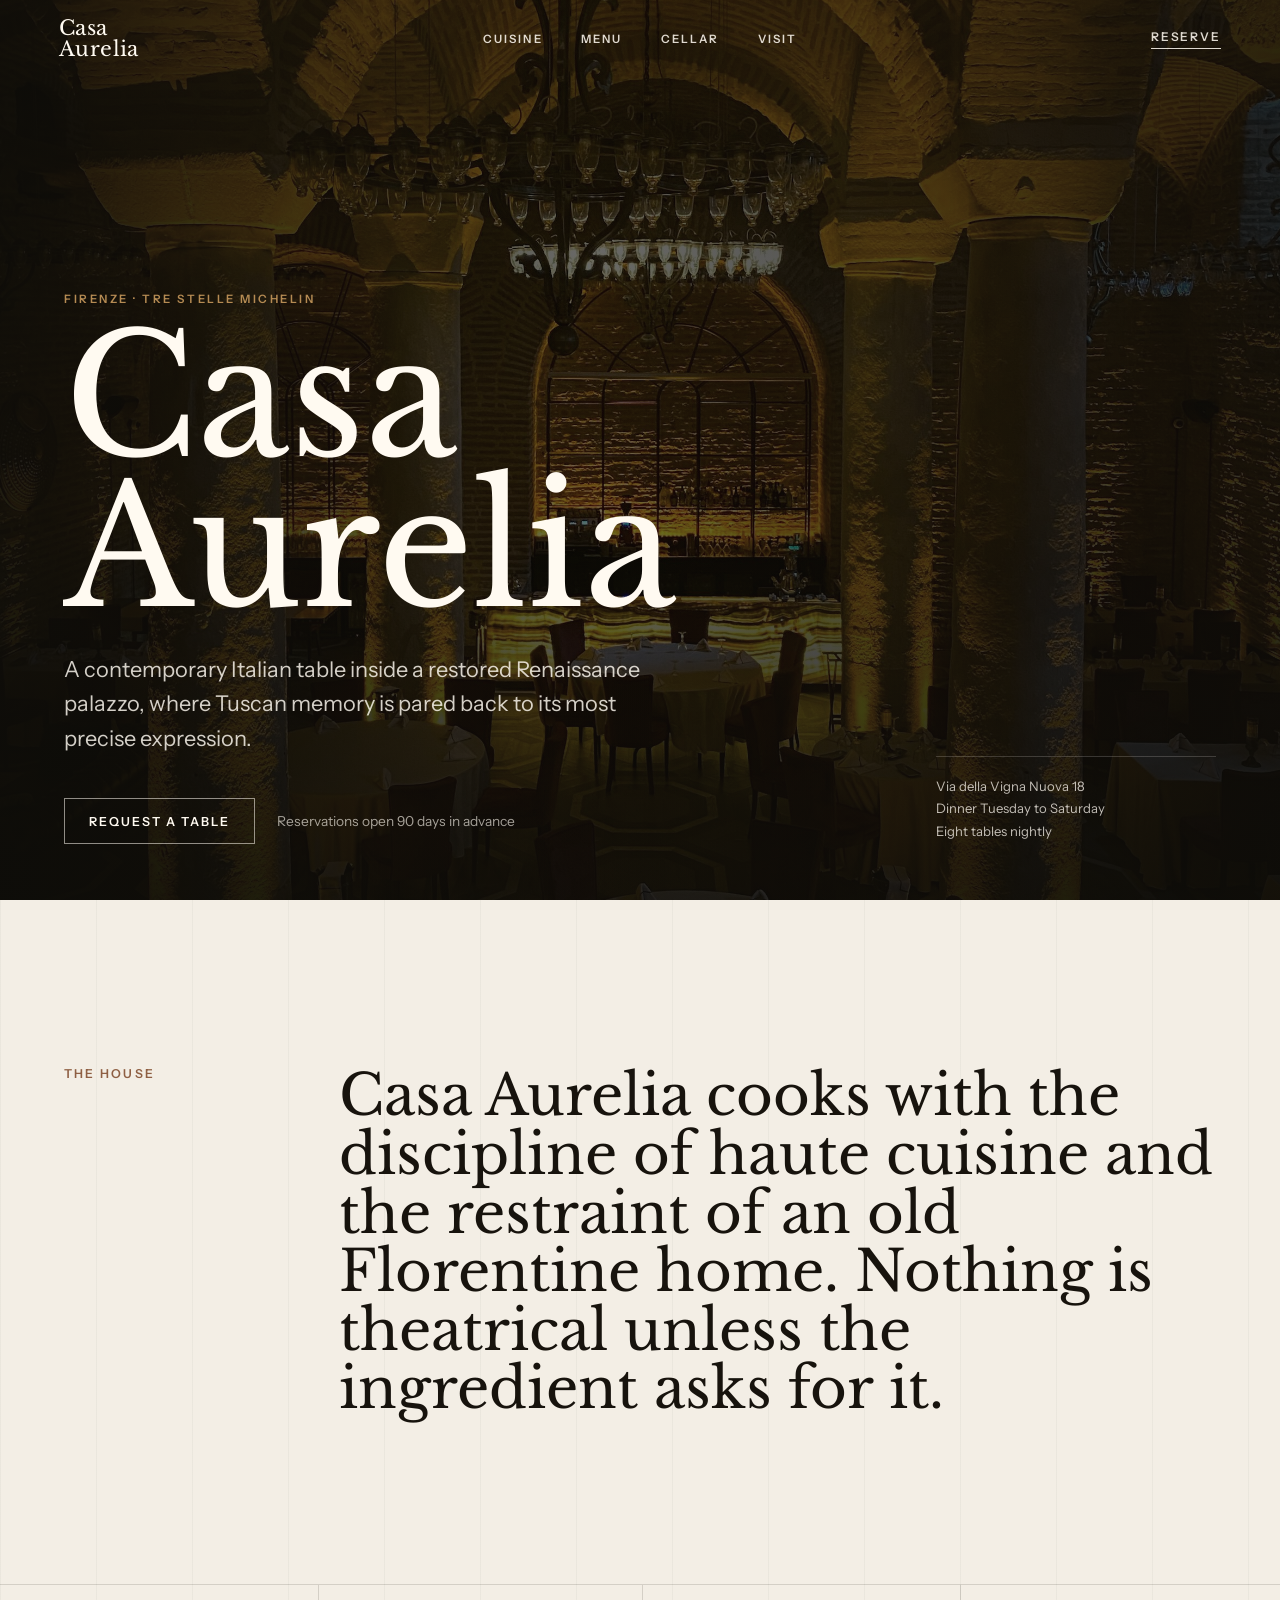
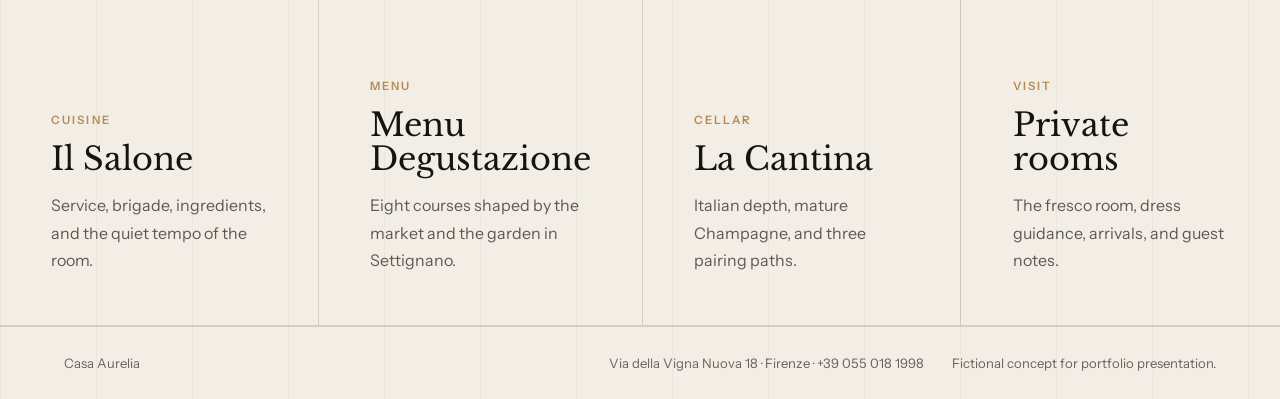
==== index.html @ 8bcac0d2 "Build Casa Aurelia restaurant website" ====
<!doctype html>
<html lang="en">
  <head>
    <meta charset="UTF-8" />
    <meta name="viewport" content="width=device-width, initial-scale=1.0" />
    <meta
      name="description"
      content="Casa Aurelia is a fictional three Michelin star Italian restaurant in Florence, built as a luxury hospitality website concept."
    />
    <title>Casa Aurelia | Tre Stelle Michelin, Firenze</title>
    <link rel="preconnect" href="https://fonts.googleapis.com" />
    <link rel="preconnect" href="https://fonts.gstatic.com" crossorigin />
    <link
      href="https://fonts.googleapis.com/css2?family=Instrument+Sans:wght@400;500;600&family=Libre+Baskerville:wght@400;700&display=swap"
      rel="stylesheet"
    />
    <link rel="stylesheet" href="./styles.css" />
  </head>
  <body>
    <header class="site-header" data-header>
      <a class="brand" href="./index.html" aria-label="Casa Aurelia home">
        <span>Casa</span>
        <span>Aurelia</span>
      </a>
      <nav aria-label="Primary navigation">
        <a href="./cuisine.html">Cuisine</a>
        <a href="./menu.html">Menu</a>
        <a href="./cellar.html">Cellar</a>
        <a href="./visit.html">Visit</a>
      </nav>
      <a class="header-reserve" href="./reservations.html">Reserve</a>
    </header>

    <main>
      <section class="hero" aria-label="Casa Aurelia introduction">
        <div class="hero-media" aria-hidden="true">
          <img src="./assets/restaurant/dining-room.jpg" alt="" />
        </div>
        <div class="hero-copy">
          <p class="kicker">Firenze · Tre Stelle Michelin</p>
          <h1>Casa Aurelia</h1>
          <p>
            A contemporary Italian table inside a restored Renaissance palazzo,
            where Tuscan memory is pared back to its most precise expression.
          </p>
          <div class="hero-actions">
            <a href="./reservations.html">Request a table</a>
            <span>Reservations open 90 days in advance</span>
          </div>
        </div>
        <aside class="hero-note" aria-label="Restaurant details">
          <p>Via della Vigna Nuova 18</p>
          <p>Dinner Tuesday to Saturday</p>
          <p>Eight tables nightly</p>
        </aside>
      </section>

      <section class="intro">
        <div class="intro-label">The House</div>
        <p>
          Casa Aurelia cooks with the discipline of haute cuisine and the
          restraint of an old Florentine home. Nothing is theatrical unless the
          ingredient asks for it.
        </p>
      </section>

      <section class="home-index" aria-label="Explore Casa Aurelia">
        <a class="home-link reveal" href="./cuisine.html">
          <span>Cuisine</span>
          <strong>Il Salone</strong>
          <p>Service, brigade, ingredients, and the quiet tempo of the room.</p>
        </a>
        <a class="home-link reveal" href="./menu.html">
          <span>Menu</span>
          <strong>Menu Degustazione</strong>
          <p>Eight courses shaped by the market and the garden in Settignano.</p>
        </a>
        <a class="home-link reveal" href="./cellar.html">
          <span>Cellar</span>
          <strong>La Cantina</strong>
          <p>Italian depth, mature Champagne, and three pairing paths.</p>
        </a>
        <a class="home-link reveal" href="./visit.html">
          <span>Visit</span>
          <strong>Private rooms</strong>
          <p>The fresco room, dress guidance, arrivals, and guest notes.</p>
        </a>
      </section>
    </main>

    <footer>
      <p>Casa Aurelia</p>
      <p>Via della Vigna Nuova 18 · Firenze · +39 055 018 1998</p>
      <p>Fictional concept for portfolio presentation.</p>
    </footer>

    <script src="./script.js"></script>
  </body>
</html>
---- styles.css ----
:root {
  --paper: #f3eee5;
  --porcelain: #fffaf1;
  --ink: #17130d;
  --olive: #252a1f;
  --olive-soft: #343b2b;
  --clay: #8e5f43;
  --brass: #b58b53;
  --muted: rgba(23, 19, 13, 0.64);
  --line: rgba(23, 19, 13, 0.14);
  --light-line: rgba(255, 250, 241, 0.18);
  font-family: "Instrument Sans", system-ui, -apple-system, BlinkMacSystemFont, "Segoe UI", sans-serif;
}

* {
  box-sizing: border-box;
}

html {
  scroll-behavior: smooth;
  background: var(--paper);
}

body {
  margin: 0;
  color: var(--ink);
  background:
    linear-gradient(90deg, rgba(23, 19, 13, 0.035) 1px, transparent 1px) 0 0 / 96px 96px,
    var(--paper);
  overflow-x: hidden;
}

body::selection {
  color: var(--porcelain);
  background: var(--olive);
}

img {
  display: block;
  max-width: 100%;
}

a {
  color: inherit;
  text-decoration: none;
}

section {
  scroll-margin-top: 94px;
}

.site-header {
  position: fixed;
  inset: 0 0 auto;
  z-index: 20;
  display: grid;
  grid-template-columns: 1fr auto 1fr;
  align-items: center;
  gap: 28px;
  min-height: 78px;
  padding: 18px clamp(20px, 4.6vw, 70px);
  color: var(--porcelain);
  transition: background 260ms ease, color 260ms ease, border-color 260ms ease;
}

.site-header.is-scrolled {
  color: var(--ink);
  background: rgba(243, 238, 229, 0.88);
  border-bottom: 1px solid var(--line);
  backdrop-filter: blur(22px);
}

.brand {
  justify-self: start;
  display: grid;
  gap: 0;
  font-family: "Libre Baskerville", Georgia, serif;
  font-size: clamp(1.05rem, 1.6vw, 1.45rem);
  line-height: 1.02;
  letter-spacing: 0.02em;
}

nav {
  display: flex;
  align-items: center;
  justify-content: center;
  gap: clamp(18px, 3vw, 42px);
  font-size: 0.72rem;
  font-weight: 600;
  letter-spacing: 0.18em;
  text-transform: uppercase;
}

nav a,
.header-reserve {
  opacity: 0.86;
  transition: opacity 180ms ease;
}

nav a:hover,
.header-reserve:hover,
[aria-current="page"] {
  opacity: 1;
}

.header-reserve {
  justify-self: end;
  padding-bottom: 4px;
  border-bottom: 1px solid currentColor;
  font-size: 0.75rem;
  font-weight: 600;
  letter-spacing: 0.16em;
  text-transform: uppercase;
}

.site-header-light {
  color: var(--ink);
  background: rgba(243, 238, 229, 0.92);
  border-bottom: 1px solid var(--line);
}

.hero {
  position: relative;
  min-height: 100svh;
  display: grid;
  align-items: end;
  padding: 128px clamp(20px, 5vw, 76px) 56px;
  color: var(--porcelain);
  isolation: isolate;
}

.page-hero {
  position: relative;
  min-height: 78svh;
  display: grid;
  align-items: end;
  padding: 140px clamp(20px, 5vw, 76px) 72px;
  color: var(--porcelain);
  isolation: isolate;
}

.page-hero h1 {
  max-width: 11ch;
  font-size: clamp(4rem, 8vw, 8.8rem);
}

.page-hero .hero-copy > p:not(.kicker) {
  max-width: 650px;
}

.hero-media {
  position: absolute;
  inset: 0;
  z-index: -2;
  overflow: hidden;
  background: var(--olive);
}

.hero-media img {
  width: 100%;
  height: 100%;
  object-fit: cover;
  object-position: 50% 52%;
  transform: scale(1.02);
  filter: saturate(0.78) contrast(1.04) brightness(0.82);
}

.hero-media::after {
  content: "";
  position: absolute;
  inset: 0;
  background:
    linear-gradient(90deg, rgba(14, 13, 9, 0.9), rgba(14, 13, 9, 0.42) 46%, rgba(14, 13, 9, 0.78)),
    linear-gradient(0deg, rgba(14, 13, 9, 0.72), rgba(14, 13, 9, 0.1) 44%, rgba(14, 13, 9, 0.28));
}

.hero-copy {
  width: min(920px, 100%);
  position: relative;
  z-index: 1;
}

.kicker {
  margin: 0 0 18px;
  color: var(--brass);
  font-size: 0.72rem;
  font-weight: 600;
  letter-spacing: 0.22em;
  text-transform: uppercase;
}

h1,
h2,
h3 {
  font-family: "Libre Baskerville", Georgia, serif;
  font-weight: 400;
  letter-spacing: 0;
}

h1 {
  margin: 0;
  font-size: clamp(4.8rem, 13vw, 12.5rem);
  line-height: 0.9;
  max-width: 9ch;
}

.hero-copy > p:not(.kicker) {
  max-width: 590px;
  margin: 28px 0 0;
  color: rgba(255, 250, 241, 0.82);
  font-size: clamp(1.05rem, 1.7vw, 1.42rem);
  line-height: 1.6;
}

.hero-actions {
  display: flex;
  align-items: center;
  gap: 22px;
  flex-wrap: wrap;
  margin-top: 42px;
}

.hero-actions a {
  display: inline-flex;
  align-items: center;
  min-height: 46px;
  padding: 0 24px;
  border: 1px solid rgba(255, 250, 241, 0.54);
  font-size: 0.78rem;
  font-weight: 600;
  letter-spacing: 0.16em;
  text-transform: uppercase;
}

.hero-actions span {
  color: rgba(255, 250, 241, 0.62);
  font-size: 0.86rem;
}

.hero-note {
  position: absolute;
  right: clamp(20px, 5vw, 76px);
  bottom: 58px;
  width: min(280px, 28vw);
  padding-top: 18px;
  border-top: 1px solid var(--light-line);
  color: rgba(255, 250, 241, 0.74);
  font-size: 0.82rem;
  line-height: 1.7;
}

.hero-note p {
  margin: 0;
}

.intro {
  display: grid;
  grid-template-columns: minmax(140px, 0.24fr) 1fr;
  gap: clamp(24px, 5vw, 72px);
  padding: clamp(76px, 13vw, 172px) clamp(20px, 5vw, 76px);
}

.intro-label {
  color: var(--clay);
  font-size: 0.77rem;
  font-weight: 600;
  letter-spacing: 0.18em;
  text-transform: uppercase;
}

.intro p {
  margin: 0;
  max-width: 1000px;
  font-family: "Libre Baskerville", Georgia, serif;
  font-size: clamp(2.1rem, 4.4vw, 5.6rem);
  line-height: 1.04;
}

.home-index {
  display: grid;
  grid-template-columns: repeat(4, 1fr);
  border-top: 1px solid var(--line);
  border-bottom: 1px solid var(--line);
}

.home-link {
  min-height: 340px;
  display: flex;
  flex-direction: column;
  justify-content: flex-end;
  gap: 16px;
  padding: clamp(24px, 4vw, 52px);
  border-right: 1px solid var(--line);
  transition: background 220ms ease, color 220ms ease;
}

.home-link:last-child {
  border-right: 0;
}

.home-link:hover {
  color: var(--porcelain);
  background: var(--olive);
}

.home-link span,
.info-grid span {
  color: var(--brass);
  font-size: 0.72rem;
  font-weight: 600;
  letter-spacing: 0.18em;
  text-transform: uppercase;
}

.home-link strong {
  font-family: "Libre Baskerville", Georgia, serif;
  font-size: clamp(1.6rem, 2.5vw, 2.8rem);
  font-weight: 400;
  line-height: 1.05;
}

.home-link p {
  margin: 0;
  color: currentColor;
  opacity: 0.68;
  line-height: 1.7;
}

.editorial,
.cellar,
.visit {
  display: grid;
  grid-template-columns: minmax(0, 0.95fr) minmax(320px, 0.8fr);
  gap: clamp(34px, 7vw, 112px);
  align-items: center;
  padding: 0 clamp(20px, 5vw, 76px) clamp(86px, 12vw, 166px);
}

.page-section {
  padding-top: clamp(86px, 12vw, 166px);
}

.portrait-image img,
.dish-image img,
.cellar-media img,
.visit-image img {
  width: 100%;
  height: 100%;
  object-fit: cover;
  filter: saturate(0.86) contrast(1.02);
}

.portrait-image {
  height: min(78vw, 880px);
  max-height: 920px;
  min-height: 560px;
  overflow: hidden;
}

.editorial-copy,
.cellar-copy,
.visit-copy {
  max-width: 540px;
}

.editorial-copy h2,
.section-heading h2,
.cellar-copy h2,
.visit-copy h2,
.reserve h2 {
  margin: 0;
  font-size: clamp(2.4rem, 5vw, 5.7rem);
  line-height: 1.04;
}

.editorial-copy > p:not(.kicker),
.section-heading p,
.cellar-copy > p:not(.kicker),
.visit-copy > p:not(.kicker) {
  margin: 28px 0 0;
  color: var(--muted);
  font-size: clamp(1rem, 1.25vw, 1.14rem);
  line-height: 1.85;
}

dl {
  display: grid;
  grid-template-columns: repeat(3, 1fr);
  gap: 18px;
  margin: 42px 0 0;
  padding-top: 26px;
  border-top: 1px solid var(--line);
}

dt {
  color: var(--muted);
  font-size: 0.72rem;
  font-weight: 600;
  letter-spacing: 0.16em;
  text-transform: uppercase;
}

dd {
  margin: 10px 0 0;
  font-family: "Libre Baskerville", Georgia, serif;
  font-size: 1.25rem;
}

.menu-section {
  background: var(--olive);
  color: var(--porcelain);
  padding: clamp(76px, 11vw, 148px) clamp(20px, 5vw, 76px);
}

.menu-page {
  padding-top: clamp(76px, 10vw, 124px);
}

.section-heading {
  max-width: 920px;
  margin-bottom: clamp(46px, 7vw, 94px);
}

.section-heading p {
  color: rgba(255, 250, 241, 0.66);
  max-width: 640px;
}

.menu-grid {
  display: grid;
  grid-template-columns: minmax(320px, 0.8fr) minmax(0, 1fr);
  gap: clamp(34px, 7vw, 108px);
  align-items: end;
}

.menu-list {
  display: grid;
  gap: 30px;
}

.menu-list div {
  display: grid;
  grid-template-columns: 46px 1fr;
  column-gap: 22px;
  padding-bottom: 28px;
  border-bottom: 1px solid rgba(255, 250, 241, 0.16);
}

.menu-list span {
  color: var(--brass);
  font-size: 0.78rem;
  letter-spacing: 0.12em;
}

.menu-list h3 {
  margin: 0;
  font-size: clamp(1.35rem, 2vw, 2rem);
  line-height: 1.12;
}

.menu-list p {
  grid-column: 2;
  margin: 10px 0 0;
  color: rgba(255, 250, 241, 0.62);
  line-height: 1.65;
}

.dish-image {
  margin: 0;
}

.dish-image img {
  aspect-ratio: 1.15;
}

figcaption {
  max-width: 420px;
  margin-top: 18px;
  color: rgba(255, 250, 241, 0.56);
  font-size: 0.82rem;
  line-height: 1.6;
}

.cellar {
  padding-top: clamp(86px, 12vw, 166px);
}

.cellar {
  grid-template-columns: minmax(0, 1.06fr) minmax(320px, 0.74fr);
}

.cellar-media {
  height: min(62vw, 680px);
  min-height: 440px;
  overflow: hidden;
}

.cellar-stats {
  display: grid;
  grid-template-columns: repeat(3, 1fr);
  gap: 18px;
  margin-top: 38px;
}

.cellar-stats span {
  display: grid;
  gap: 8px;
  padding-top: 18px;
  border-top: 1px solid var(--line);
  color: var(--muted);
  font-size: 0.82rem;
}

.cellar-stats strong {
  color: var(--ink);
  font-family: "Libre Baskerville", Georgia, serif;
  font-size: clamp(1.7rem, 2.5vw, 2.6rem);
  font-weight: 400;
}

.visit {
  grid-template-columns: minmax(320px, 0.72fr) minmax(0, 1fr);
}

.visit-image {
  height: min(58vw, 620px);
  min-height: 420px;
  overflow: hidden;
}

.reserve {
  margin: 0 clamp(20px, 5vw, 76px) clamp(86px, 10vw, 132px);
  padding: clamp(48px, 7vw, 90px);
  color: var(--porcelain);
  background:
    linear-gradient(135deg, rgba(37, 42, 31, 0.96), rgba(26, 28, 21, 0.98)),
    var(--olive);
}

.reservation-page {
  padding-top: 118px;
}

.standalone-reserve {
  margin-top: clamp(34px, 5vw, 72px);
}

.standalone-reserve h1 {
  max-width: 940px;
  margin: 0;
  font-size: clamp(3.2rem, 7vw, 7.8rem);
  line-height: 1.02;
}

.standalone-reserve > p:not(.kicker) {
  max-width: 680px;
  margin: 26px 0 0;
  color: rgba(255, 250, 241, 0.7);
  line-height: 1.8;
}

.reserve h2 {
  max-width: 820px;
}

.text-columns,
.info-grid {
  display: grid;
  grid-template-columns: repeat(2, 1fr);
  gap: clamp(28px, 6vw, 96px);
  padding: 0 clamp(20px, 5vw, 76px) clamp(86px, 12vw, 156px);
}

.text-columns article {
  border-top: 1px solid var(--line);
  padding-top: 30px;
}

.text-columns h2 {
  margin: 0;
  font-size: clamp(2rem, 4vw, 4.6rem);
  line-height: 1.05;
}

.text-columns p:not(.kicker),
.info-grid p {
  color: var(--muted);
  line-height: 1.8;
}

.info-grid {
  grid-template-columns: repeat(3, 1fr);
}

.info-grid article {
  border-top: 1px solid var(--line);
  padding-top: 22px;
}

.reservation-notes {
  padding-top: 0;
}

.reservation-form {
  display: grid;
  grid-template-columns: repeat(4, 1fr) auto;
  gap: 18px;
  align-items: end;
  margin-top: 48px;
}

label {
  display: grid;
  gap: 10px;
  color: rgba(255, 250, 241, 0.66);
  font-size: 0.72rem;
  font-weight: 600;
  letter-spacing: 0.14em;
  text-transform: uppercase;
}

input,
select,
button {
  min-height: 48px;
  border: 1px solid rgba(255, 250, 241, 0.24);
  border-radius: 0;
  color: var(--porcelain);
  background: transparent;
  font: inherit;
}

input,
select {
  width: 100%;
  padding: 0 12px;
}

select option {
  color: var(--ink);
}

button {
  padding: 0 24px;
  background: var(--porcelain);
  color: var(--olive);
  cursor: pointer;
  font-size: 0.74rem;
  font-weight: 700;
  letter-spacing: 0.14em;
  text-transform: uppercase;
}

footer {
  display: grid;
  grid-template-columns: 1fr auto auto;
  gap: 28px;
  padding: 28px clamp(20px, 5vw, 76px);
  border-top: 1px solid var(--line);
  color: var(--muted);
  font-size: 0.82rem;
}

footer p {
  margin: 0;
}

.reveal {
  opacity: 0;
  transform: translateY(22px);
  transition: opacity 720ms ease, transform 720ms ease;
}

.reveal.is-visible {
  opacity: 1;
  transform: translateY(0);
}

@media (max-width: 980px) {
  .site-header {
    grid-template-columns: 1fr auto;
  }

  nav {
    display: none;
  }

  .hero-note {
    position: static;
    width: min(460px, 100%);
    margin-top: 44px;
  }

  .intro,
  .home-index,
  .editorial,
  .menu-grid,
  .cellar,
  .visit,
  .text-columns,
  .info-grid {
    grid-template-columns: 1fr;
  }

  .home-link {
    min-height: 240px;
    border-right: 0;
    border-bottom: 1px solid var(--line);
  }

  .portrait-image,
  .cellar-media,
  .visit-image {
    min-height: 0;
    height: auto;
    aspect-ratio: 0.86;
  }

  .visit-copy {
    order: 2;
  }

  .visit-image {
    order: 1;
  }

  .reservation-form {
    grid-template-columns: repeat(2, 1fr);
  }

  button {
    grid-column: 1 / -1;
  }

  footer {
    grid-template-columns: 1fr;
  }
}

@media (max-width: 620px) {
  .site-header {
    min-height: 70px;
    padding-top: 14px;
    padding-bottom: 14px;
  }

  .header-reserve {
    font-size: 0.68rem;
  }

  .hero {
    padding-top: 116px;
  }

  h1 {
    font-size: clamp(4.2rem, 22vw, 6.8rem);
  }

  .intro {
    gap: 18px;
  }

  dl,
  .cellar-stats,
  .reservation-form {
    grid-template-columns: 1fr;
  }

  .reserve {
    padding: 34px 22px;
    margin-left: 0;
    margin-right: 0;
  }

  .page-hero {
    min-height: 74svh;
  }
}
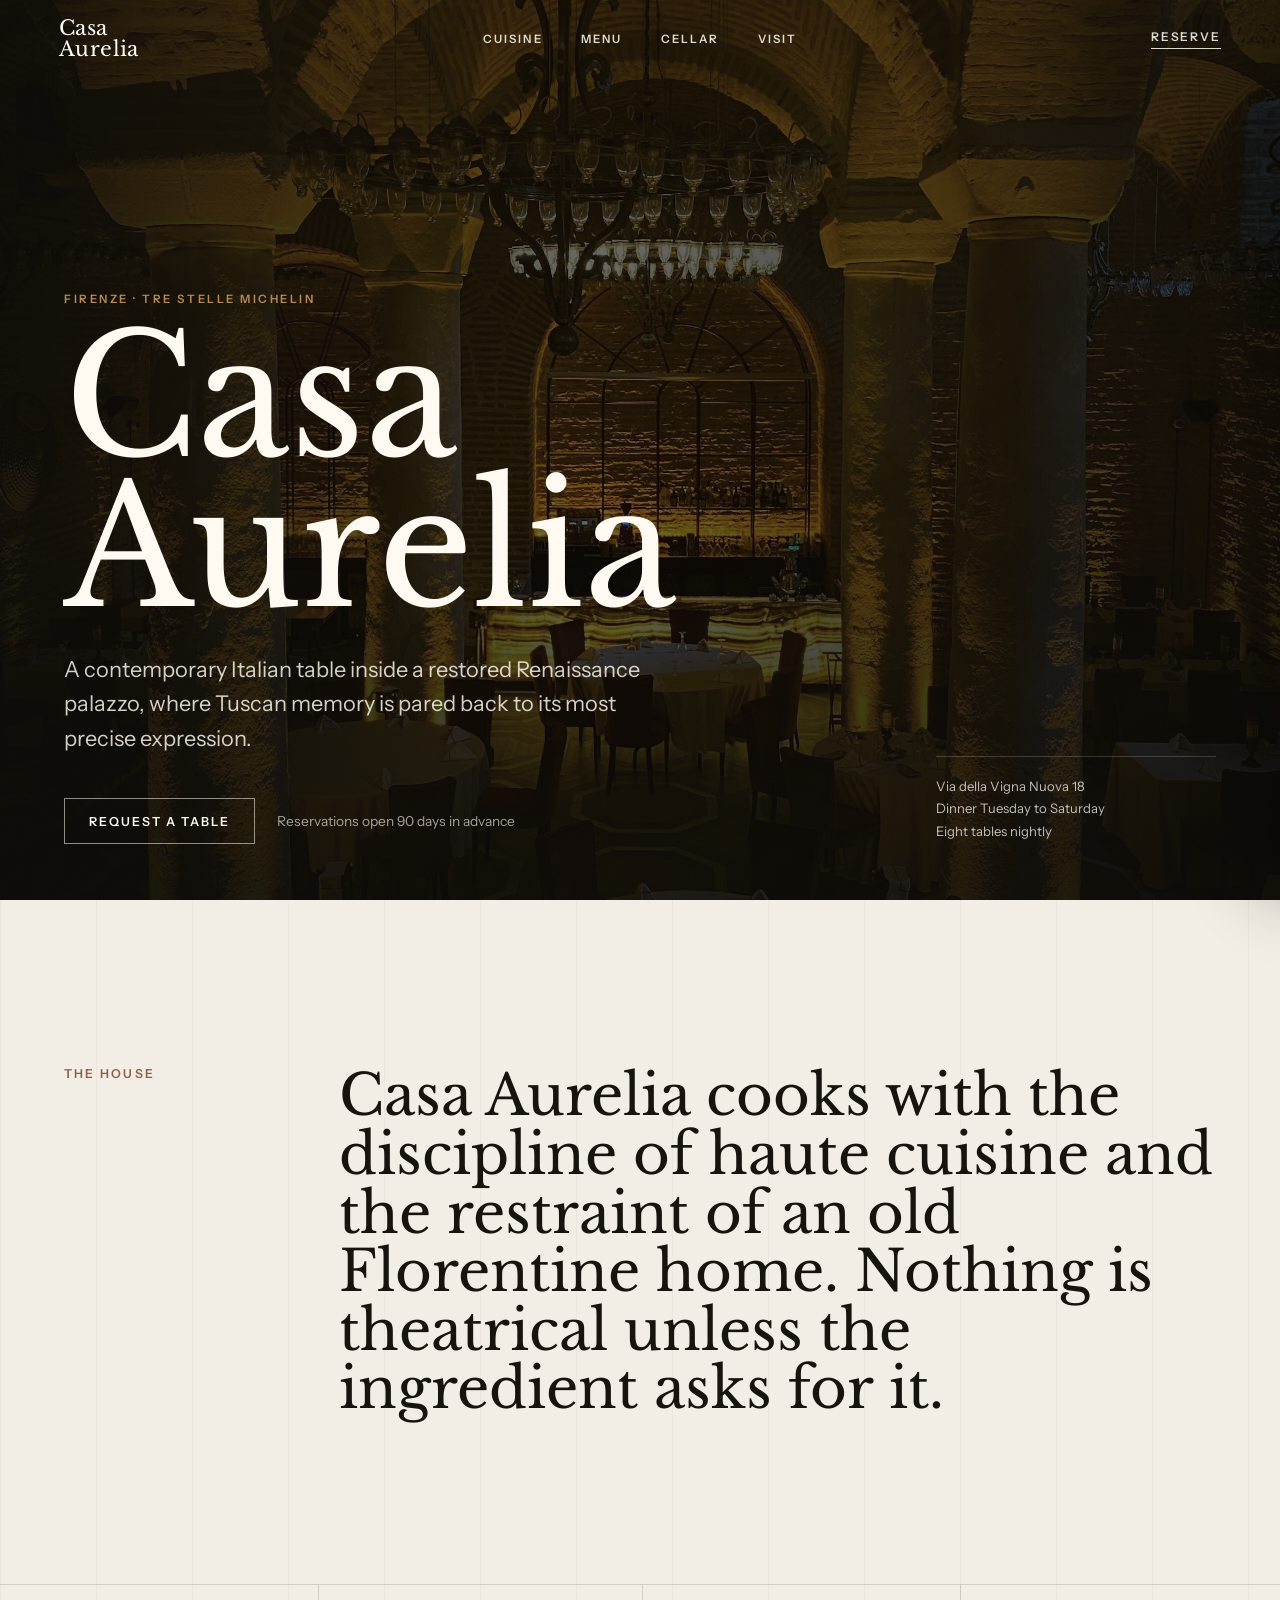
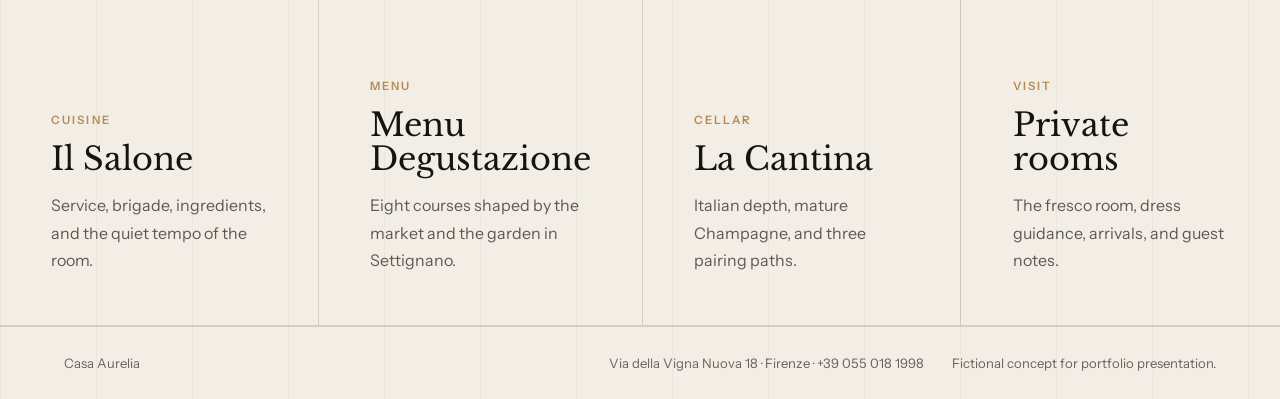
==== commit 22a62165: "Improve mobile navigation" ====
--- a/index.html
+++ b/index.html
@@ -29,6 +29,26 @@
         <a href="./visit.html">Visit</a>
       </nav>
       <a class="header-reserve" href="./reservations.html">Reserve</a>
+      <button
+        class="menu-toggle"
+        type="button"
+        aria-controls="mobile-menu"
+        aria-expanded="false"
+      >
+        <span>Menu</span>
+        <i aria-hidden="true"></i>
+      </button>
+      <div class="mobile-menu" id="mobile-menu" hidden>
+        <div class="mobile-menu-panel">
+          <p class="kicker">Casa Aurelia</p>
+          <a href="./index.html">Home</a>
+          <a href="./cuisine.html">Cuisine</a>
+          <a href="./menu.html">Menu</a>
+          <a href="./cellar.html">Cellar</a>
+          <a href="./visit.html">Visit</a>
+          <a href="./reservations.html">Reservations</a>
+        </div>
+      </div>
     </header>
 
     <main>
--- a/styles.css
+++ b/styles.css
@@ -30,6 +30,10 @@
   overflow-x: hidden;
 }
 
+body.menu-open {
+  overflow: hidden;
+}
+
 body::selection {
   color: var(--porcelain);
   background: var(--olive);
@@ -111,6 +115,134 @@
   font-weight: 600;
   letter-spacing: 0.16em;
   text-transform: uppercase;
+}
+
+.menu-toggle {
+  display: none;
+  justify-self: end;
+  align-items: center;
+  gap: 10px;
+  min-height: 38px;
+  padding: 0;
+  border: 0;
+  color: inherit;
+  background: transparent;
+  cursor: pointer;
+  font-size: 0.72rem;
+  font-weight: 700;
+  letter-spacing: 0.16em;
+  text-transform: uppercase;
+}
+
+.menu-toggle i {
+  width: 24px;
+  height: 10px;
+  position: relative;
+  display: inline-block;
+}
+
+.menu-toggle i::before,
+.menu-toggle i::after {
+  content: "";
+  position: absolute;
+  left: 0;
+  width: 100%;
+  height: 1px;
+  background: currentColor;
+  transition: transform 220ms ease, top 220ms ease;
+}
+
+.menu-toggle i::before {
+  top: 0;
+}
+
+.menu-toggle i::after {
+  top: 9px;
+}
+
+.menu-toggle[aria-expanded="true"] i::before {
+  top: 5px;
+  transform: rotate(38deg);
+}
+
+.menu-toggle[aria-expanded="true"] i::after {
+  top: 5px;
+  transform: rotate(-38deg);
+}
+
+.menu-toggle[aria-expanded="true"] {
+  position: fixed;
+  top: 18px;
+  right: clamp(18px, 5vw, 28px);
+  z-index: 30;
+  min-width: 42px;
+  min-height: 42px;
+  justify-content: center;
+  color: var(--porcelain);
+  background: rgba(255, 250, 241, 0.08);
+  border: 1px solid rgba(255, 250, 241, 0.2);
+}
+
+.mobile-menu {
+  position: fixed;
+  inset: 0;
+  z-index: -1;
+  display: flex;
+  justify-content: flex-end;
+  background: rgba(12, 10, 7, 0);
+  pointer-events: none;
+  transition: background 260ms ease;
+}
+
+.mobile-menu.is-open {
+  z-index: 19;
+  background: rgba(12, 10, 7, 0.54);
+  pointer-events: auto;
+}
+
+.mobile-menu-panel {
+  width: min(84vw, 390px);
+  min-height: 100%;
+  display: flex;
+  flex-direction: column;
+  padding: 104px 28px 34px;
+  color: var(--porcelain);
+  background:
+    linear-gradient(180deg, rgba(37, 42, 31, 0.96), rgba(20, 22, 16, 0.98)),
+    var(--olive);
+  box-shadow: -28px 0 60px rgba(0, 0, 0, 0.24);
+  transform: translateX(100%);
+  transition: transform 300ms ease;
+}
+
+.mobile-menu.is-open .mobile-menu-panel {
+  transform: translateX(0);
+}
+
+.mobile-menu-panel .kicker {
+  margin-bottom: 28px;
+}
+
+.mobile-menu-panel a {
+  display: flex;
+  align-items: center;
+  justify-content: space-between;
+  min-height: 62px;
+  border-bottom: 1px solid rgba(255, 250, 241, 0.16);
+  font-family: "Libre Baskerville", Georgia, serif;
+  font-size: clamp(1.55rem, 8vw, 2.25rem);
+  line-height: 1;
+}
+
+.mobile-menu-panel a::after {
+  content: "→";
+  font-family: "Instrument Sans", system-ui, sans-serif;
+  font-size: 0.9rem;
+  opacity: 0.48;
+}
+
+.mobile-menu-panel a[aria-current="page"] {
+  color: var(--brass);
 }
 
 .site-header-light {
@@ -678,11 +810,16 @@
 
 @media (max-width: 980px) {
   .site-header {
-    grid-template-columns: 1fr auto;
+    grid-template-columns: 1fr auto auto;
+    gap: 18px;
   }
 
   nav {
     display: none;
+  }
+
+  .menu-toggle {
+    display: inline-flex;
   }
 
   .hero-note {
@@ -728,7 +865,7 @@
     grid-template-columns: repeat(2, 1fr);
   }
 
-  button {
+  .reservation-form button {
     grid-column: 1 / -1;
   }
 
@@ -748,6 +885,10 @@
     font-size: 0.68rem;
   }
 
+  .menu-toggle span {
+    display: none;
+  }
+
   .hero {
     padding-top: 116px;
   }
